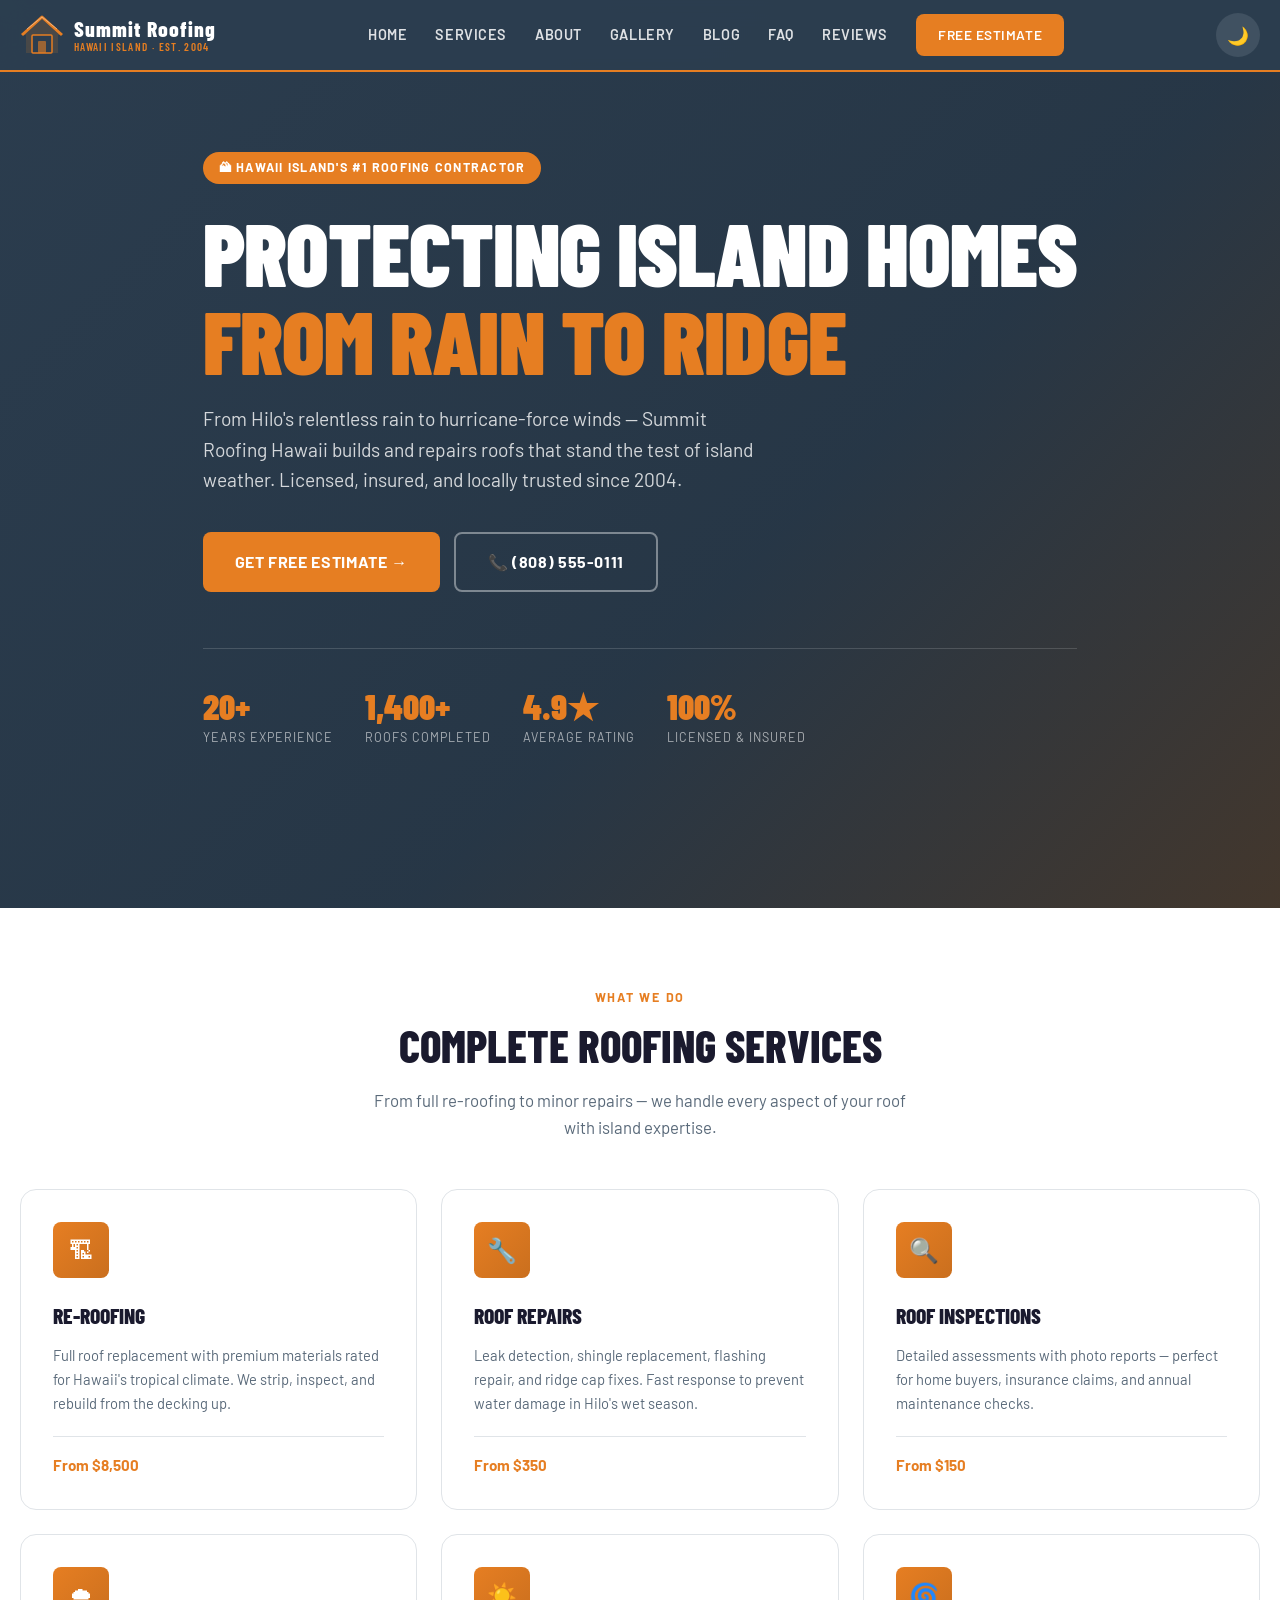
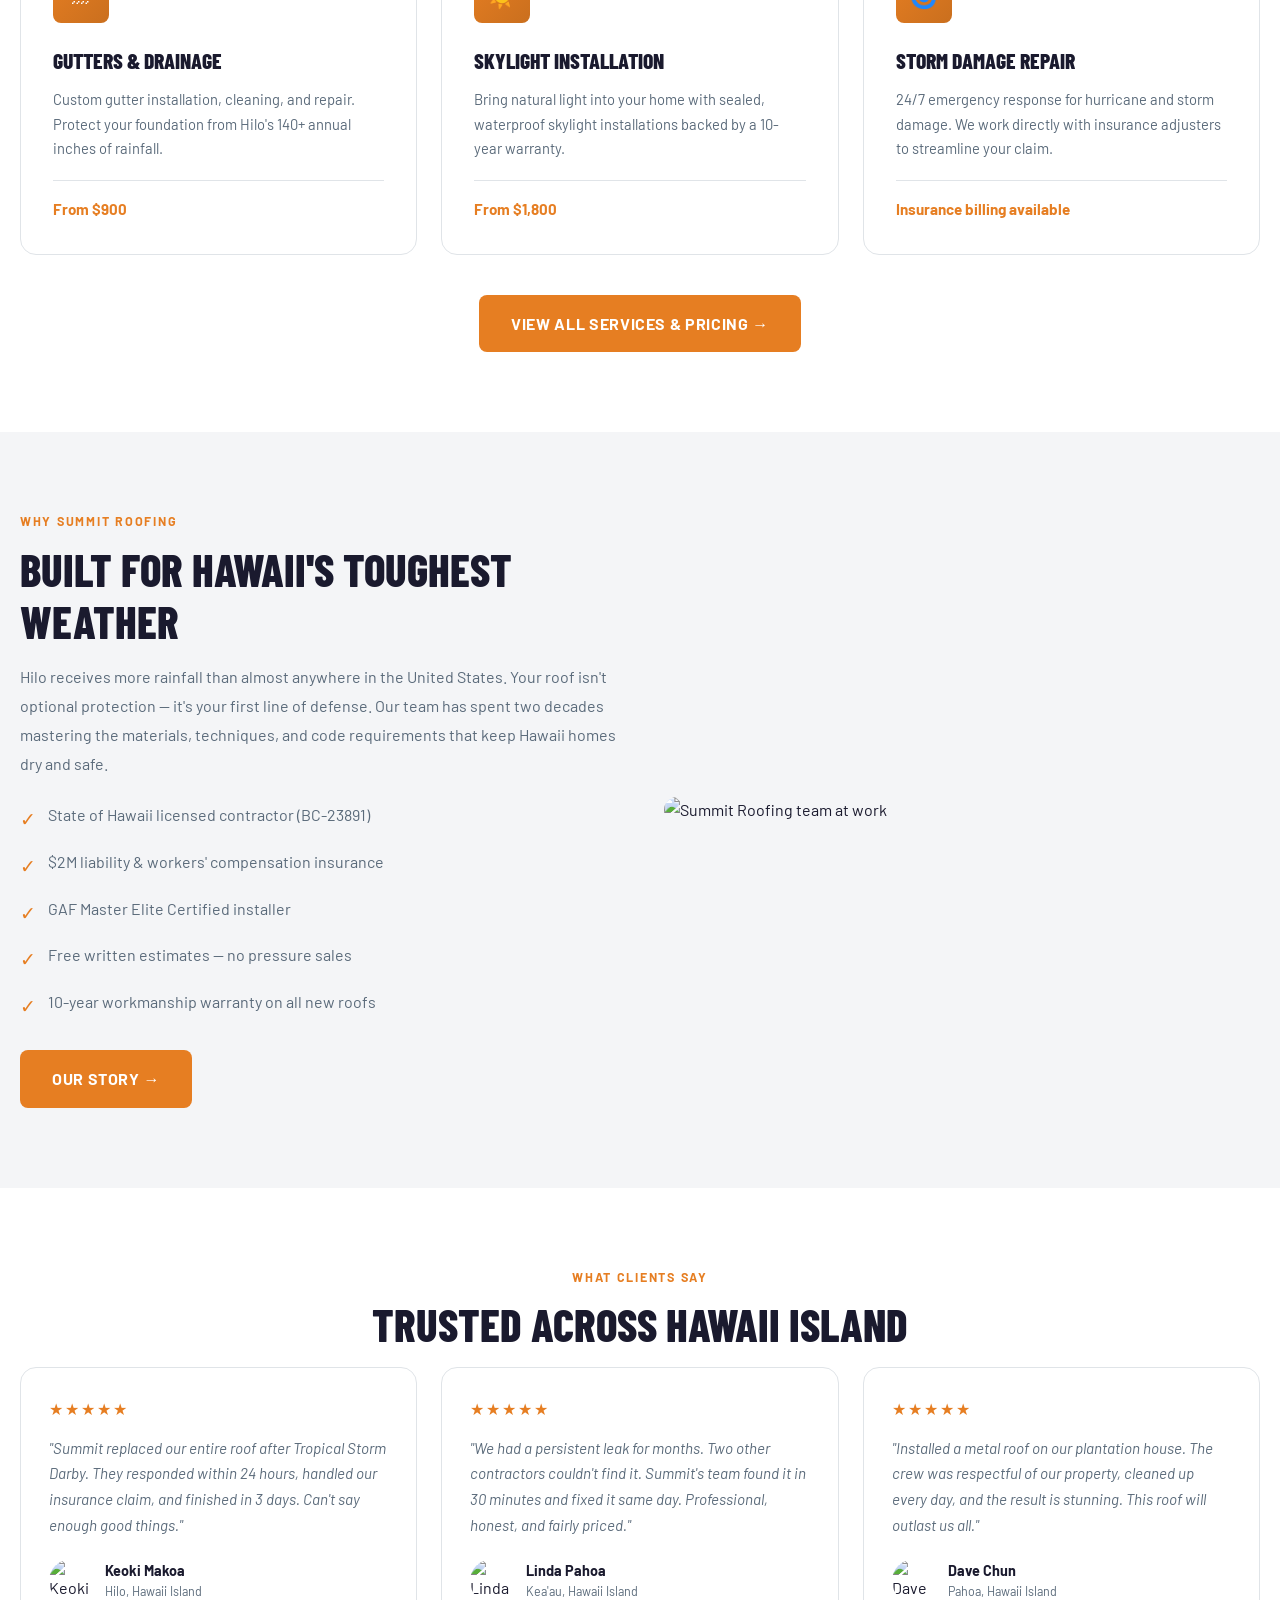
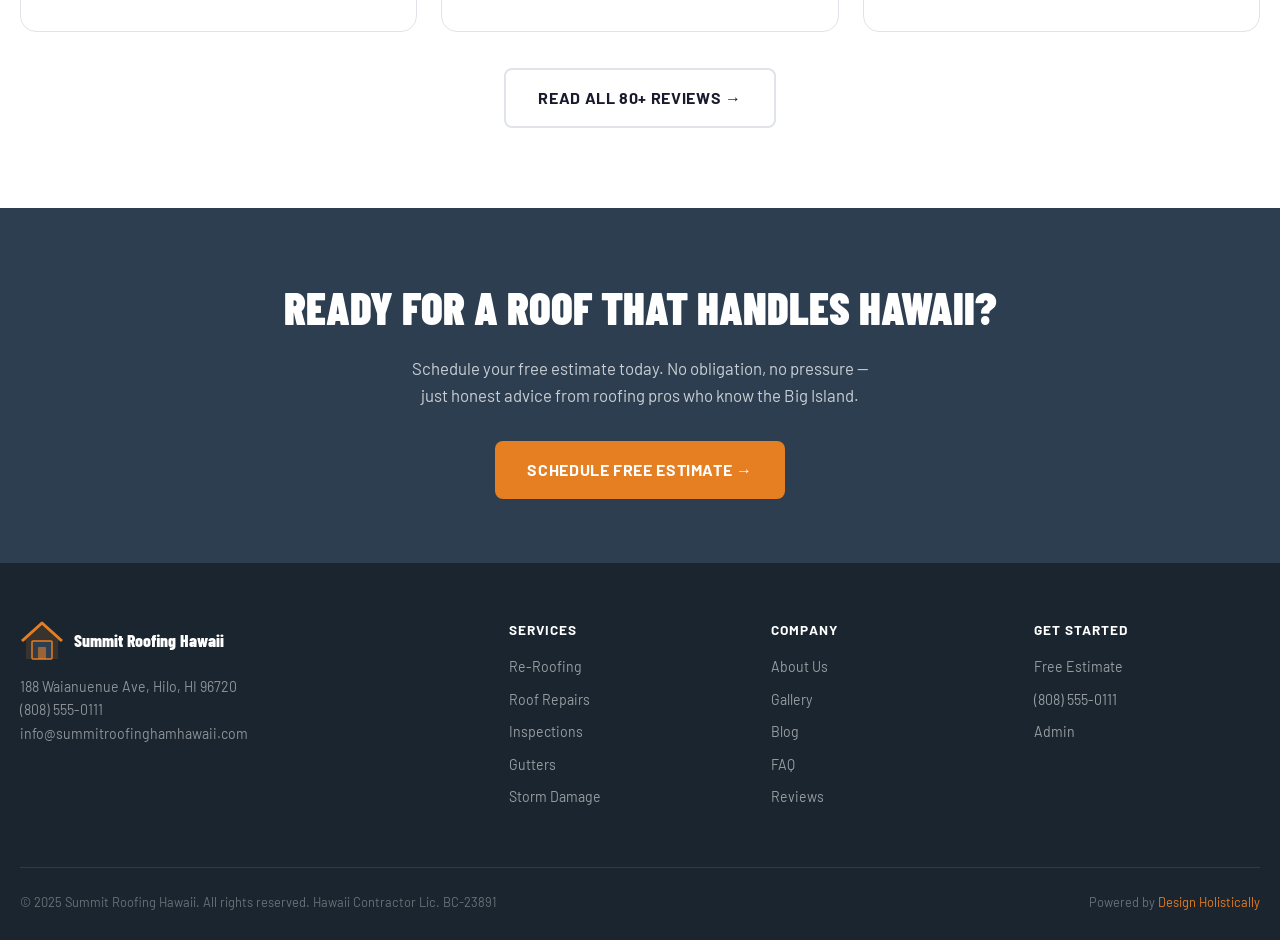
==== index.html @ 127077d2 "Initial commit: Summit Roofing Hawaii — Hawaii sample site (Hilo, Hawaii Island)" ====
<!DOCTYPE html>
<html lang="en" data-theme="light">
<head>
<meta charset="UTF-8" />
<meta name="viewport" content="width=device-width, initial-scale=1.0" />
<title>Summit Roofing Hawaii — Protecting Island Homes from Rain to Ridge</title>
<meta name="description" content="Summit Roofing Hawaii — Hilo's trusted roofing contractor. Re-roofing, repairs, inspections, gutters, and storm damage. Free estimates. (808) 555-0111" />
<meta property="og:title" content="Summit Roofing Hawaii" />
<meta property="og:description" content="Protecting island homes from rain to ridge. Hilo, Hawaii Island." />
<meta property="og:type" content="website" />
<meta property="og:image" content="https://picsum.photos/1200/630?random=1101" />
<link rel="stylesheet" href="css/style.css" />
<script type="application/ld+json">{"@context":"https://schema.org","@type":"LocalBusiness","name":"Summit Roofing Hawaii","description":"Hilo's trusted roofing contractor","telephone":"(808) 555-0111","address":{"@type":"PostalAddress","streetAddress":"188 Waianuenue Ave","addressLocality":"Hilo","addressRegion":"HI","postalCode":"96720"},"geo":{"@type":"GeoCoordinates","latitude":19.7071,"longitude":-155.0885},"openingHours":"Mo-Fr 07:00-17:00","priceRange":"$$"}</script>
</head>
<body>
<header class="site-header">
  <div class="header-inner">
    <a href="index.html" class="logo-wrap">
      <svg viewBox="0 0 44 44" fill="none" aria-label="Summit Roofing Hawaii logo" xmlns="http://www.w3.org/2000/svg">
        <polygon points="22,4 42,22 38,22 38,40 6,40 6,22 2,22" fill="#E67E22" opacity="0.15"/>
        <polyline points="2,22 22,4 42,22" stroke="#E67E22" stroke-width="3" stroke-linejoin="round" fill="none"/>
        <rect x="12" y="22" width="20" height="18" rx="1" fill="#2C3E50" stroke="#E67E22" stroke-width="1.5"/>
        <rect x="18" y="28" width="8" height="12" rx="1" fill="#E67E22" opacity="0.6"/>
        <line x1="7" y1="16" x2="22" y2="4" stroke="white" stroke-width="1" opacity="0.4"/>
        <line x1="37" y1="16" x2="22" y2="4" stroke="white" stroke-width="1" opacity="0.4"/>
      </svg>
      <div class="logo-text">Summit Roofing<span>Hawaii Island · Est. 2004</span></div>
    </a>
    <nav class="nav-links">
      <a href="index.html">Home</a>
      <a href="services.html">Services</a>
      <a href="about.html">About</a>
      <a href="gallery.html">Gallery</a>
      <a href="blog.html">Blog</a>
      <a href="faq.html">FAQ</a>
      <a href="reviews.html">Reviews</a>
      <a href="booking.html" class="btn-nav">Free Estimate</a>
    </nav>
    <div class="header-actions">
      <button class="dark-toggle" id="darkToggle" aria-label="Toggle dark mode">🌙</button>
      <button class="hamburger" id="hamburger" aria-label="Menu">
        <span></span><span></span><span></span>
      </button>
    </div>
  </div>
</header>
<nav class="mobile-nav" id="mobileNav">
  <a href="index.html">Home</a>
  <a href="services.html">Services</a>
  <a href="about.html">About</a>
  <a href="gallery.html">Gallery</a>
  <a href="blog.html">Blog</a>
  <a href="faq.html">FAQ</a>
  <a href="reviews.html">Reviews</a>
  <a href="booking.html">Free Estimate</a>
</nav>

<!-- HERO -->
<section class="hero">
  <div class="hero-bg"><img src="https://picsum.photos/1600/900?random=1102" alt="Roofing work in Hawaii" /></div>
  <div class="hero-overlay"></div>
  <div class="hero-content">
    <div class="hero-badge">🏔 Hawaii Island's #1 Roofing Contractor</div>
    <h1>Protecting Island Homes<br><em>From Rain to Ridge</em></h1>
    <p>From Hilo's relentless rain to hurricane-force winds — Summit Roofing Hawaii builds and repairs roofs that stand the test of island weather. Licensed, insured, and locally trusted since 2004.</p>
    <div class="hero-cta">
      <a href="booking.html" class="btn-primary">Get Free Estimate →</a>
      <a href="tel:8085550111" class="btn-secondary">📞 (808) 555-0111</a>
    </div>
    <div class="hero-stats">
      <div class="stat"><div class="stat-num">20+</div><div class="stat-label">Years Experience</div></div>
      <div class="stat"><div class="stat-num">1,400+</div><div class="stat-label">Roofs Completed</div></div>
      <div class="stat"><div class="stat-num">4.9★</div><div class="stat-label">Average Rating</div></div>
      <div class="stat"><div class="stat-num">100%</div><div class="stat-label">Licensed & Insured</div></div>
    </div>
  </div>
</section>

<!-- SERVICES OVERVIEW -->
<section>
  <div class="section-inner">
    <div class="section-center fade-up">
      <span class="section-label">What We Do</span>
      <h2 class="section-title">Complete Roofing Services</h2>
      <p class="section-sub">From full re-roofing to minor repairs — we handle every aspect of your roof with island expertise.</p>
    </div>
    <div class="services-grid">
      <div class="service-card fade-up">
        <div class="service-icon">🏗</div>
        <h3>Re-Roofing</h3>
        <p>Full roof replacement with premium materials rated for Hawaii's tropical climate. We strip, inspect, and rebuild from the decking up.</p>
        <div class="service-price">From $8,500</div>
      </div>
      <div class="service-card fade-up">
        <div class="service-icon">🔧</div>
        <h3>Roof Repairs</h3>
        <p>Leak detection, shingle replacement, flashing repair, and ridge cap fixes. Fast response to prevent water damage in Hilo's wet season.</p>
        <div class="service-price">From $350</div>
      </div>
      <div class="service-card fade-up">
        <div class="service-icon">🔍</div>
        <h3>Roof Inspections</h3>
        <p>Detailed assessments with photo reports — perfect for home buyers, insurance claims, and annual maintenance checks.</p>
        <div class="service-price">From $150</div>
      </div>
      <div class="service-card fade-up">
        <div class="service-icon">🌧</div>
        <h3>Gutters & Drainage</h3>
        <p>Custom gutter installation, cleaning, and repair. Protect your foundation from Hilo's 140+ annual inches of rainfall.</p>
        <div class="service-price">From $900</div>
      </div>
      <div class="service-card fade-up">
        <div class="service-icon">☀️</div>
        <h3>Skylight Installation</h3>
        <p>Bring natural light into your home with sealed, waterproof skylight installations backed by a 10-year warranty.</p>
        <div class="service-price">From $1,800</div>
      </div>
      <div class="service-card fade-up">
        <div class="service-icon">🌀</div>
        <h3>Storm Damage Repair</h3>
        <p>24/7 emergency response for hurricane and storm damage. We work directly with insurance adjusters to streamline your claim.</p>
        <div class="service-price">Insurance billing available</div>
      </div>
    </div>
    <div style="text-align:center;margin-top:40px;">
      <a href="services.html" class="btn-primary">View All Services & Pricing →</a>
    </div>
  </div>
</section>

<!-- WHY US -->
<section class="bg-alt">
  <div class="section-inner">
    <div class="about-grid">
      <div class="fade-up">
        <span class="section-label">Why Summit Roofing</span>
        <h2 class="section-title">Built for Hawaii's Toughest Weather</h2>
        <p style="color:var(--text-muted);line-height:1.8;margin-bottom:24px;">Hilo receives more rainfall than almost anywhere in the United States. Your roof isn't optional protection — it's your first line of defense. Our team has spent two decades mastering the materials, techniques, and code requirements that keep Hawaii homes dry and safe.</p>
        <ul style="list-style:none;display:flex;flex-direction:column;gap:14px;">
          <li style="display:flex;gap:12px;align-items:flex-start;"><span style="color:var(--accent);font-size:1.2rem;margin-top:2px;">✓</span><span style="color:var(--text-muted);">State of Hawaii licensed contractor (BC-23891)</span></li>
          <li style="display:flex;gap:12px;align-items:flex-start;"><span style="color:var(--accent);font-size:1.2rem;margin-top:2px;">✓</span><span style="color:var(--text-muted);">$2M liability & workers' compensation insurance</span></li>
          <li style="display:flex;gap:12px;align-items:flex-start;"><span style="color:var(--accent);font-size:1.2rem;margin-top:2px;">✓</span><span style="color:var(--text-muted);">GAF Master Elite Certified installer</span></li>
          <li style="display:flex;gap:12px;align-items:flex-start;"><span style="color:var(--accent);font-size:1.2rem;margin-top:2px;">✓</span><span style="color:var(--text-muted);">Free written estimates — no pressure sales</span></li>
          <li style="display:flex;gap:12px;align-items:flex-start;"><span style="color:var(--accent);font-size:1.2rem;margin-top:2px;">✓</span><span style="color:var(--text-muted);">10-year workmanship warranty on all new roofs</span></li>
        </ul>
        <a href="about.html" style="display:inline-block;margin-top:28px;" class="btn-primary">Our Story →</a>
      </div>
      <div class="fade-up">
        <img src="https://picsum.photos/600/450?random=1103" alt="Summit Roofing team at work" style="border-radius:var(--radius-lg);width:100%;object-fit:cover;" />
      </div>
    </div>
  </div>
</section>

<!-- TESTIMONIALS -->
<section>
  <div class="section-inner">
    <div class="section-center fade-up">
      <span class="section-label">What Clients Say</span>
      <h2 class="section-title">Trusted Across Hawaii Island</h2>
    </div>
    <div class="testimonials-grid">
      <div class="testimonial-card fade-up">
        <div class="stars">★★★★★</div>
        <blockquote>"Summit replaced our entire roof after Tropical Storm Darby. They responded within 24 hours, handled our insurance claim, and finished in 3 days. Can't say enough good things."</blockquote>
        <div class="reviewer">
          <img src="https://picsum.photos/44/44?random=1104" alt="Keoki M." />
          <div><div class="reviewer-name">Keoki Makoa</div><div class="reviewer-loc">Hilo, Hawaii Island</div></div>
        </div>
      </div>
      <div class="testimonial-card fade-up">
        <div class="stars">★★★★★</div>
        <blockquote>"We had a persistent leak for months. Two other contractors couldn't find it. Summit's team found it in 30 minutes and fixed it same day. Professional, honest, and fairly priced."</blockquote>
        <div class="reviewer">
          <img src="https://picsum.photos/44/44?random=1105" alt="Linda P." />
          <div><div class="reviewer-name">Linda Pahoa</div><div class="reviewer-loc">Kea'au, Hawaii Island</div></div>
        </div>
      </div>
      <div class="testimonial-card fade-up">
        <div class="stars">★★★★★</div>
        <blockquote>"Installed a metal roof on our plantation house. The crew was respectful of our property, cleaned up every day, and the result is stunning. This roof will outlast us all."</blockquote>
        <div class="reviewer">
          <img src="https://picsum.photos/44/44?random=1106" alt="Dave C." />
          <div><div class="reviewer-name">Dave Chun</div><div class="reviewer-loc">Pahoa, Hawaii Island</div></div>
        </div>
      </div>
    </div>
    <div style="text-align:center;margin-top:36px;"><a href="reviews.html" class="btn-secondary" style="color:var(--text);border-color:var(--border);">Read All 80+ Reviews →</a></div>
  </div>
</section>

<!-- CTA BAND -->
<div class="cta-band">
  <h2>Ready for a Roof That Handles Hawaii?</h2>
  <p>Schedule your free estimate today. No obligation, no pressure — just honest advice from roofing pros who know the Big Island.</p>
  <a href="booking.html" class="btn-primary">Schedule Free Estimate →</a>
</div>

<!-- FOOTER -->
<footer class="site-footer">
  <div class="footer-inner">
    <div class="footer-grid">
      <div class="footer-brand">
        <div class="logo-wrap">
          <svg viewBox="0 0 44 44" fill="none" width="36" height="36"><polygon points="22,4 42,22 38,22 38,40 6,40 6,22 2,22" fill="#E67E22" opacity="0.15"/><polyline points="2,22 22,4 42,22" stroke="#E67E22" stroke-width="3" stroke-linejoin="round" fill="none"/><rect x="12" y="22" width="20" height="18" rx="1" fill="#2C3E50" stroke="#E67E22" stroke-width="1.5"/><rect x="18" y="28" width="8" height="12" rx="1" fill="#E67E22" opacity="0.6"/></svg>
          <span style="color:#fff;font-family:'Barlow Condensed',sans-serif;font-weight:800;font-size:1.1rem;">Summit Roofing Hawaii</span>
        </div>
        <p>188 Waianuenue Ave, Hilo, HI 96720<br>(808) 555-0111<br>info@summitroofinghamhawaii.com</p>
      </div>
      <div class="footer-col">
        <h4>Services</h4>
        <a href="services.html">Re-Roofing</a>
        <a href="services.html">Roof Repairs</a>
        <a href="services.html">Inspections</a>
        <a href="services.html">Gutters</a>
        <a href="services.html">Storm Damage</a>
      </div>
      <div class="footer-col">
        <h4>Company</h4>
        <a href="about.html">About Us</a>
        <a href="gallery.html">Gallery</a>
        <a href="blog.html">Blog</a>
        <a href="faq.html">FAQ</a>
        <a href="reviews.html">Reviews</a>
      </div>
      <div class="footer-col">
        <h4>Get Started</h4>
        <a href="booking.html">Free Estimate</a>
        <a href="tel:8085550111">(808) 555-0111</a>
        <a href="admin.html">Admin</a>
      </div>
    </div>
    <div class="footer-bottom">
      <span>© 2025 Summit Roofing Hawaii. All rights reserved. Hawaii Contractor Lic. BC-23891</span>
      <span>Powered by <a href="https://designholistically.com" target="_blank">Design Holistically</a></span>
    </div>
  </div>
</footer>
<button class="back-top" id="backTop" aria-label="Back to top">↑</button>
<script src="js/main.js"></script>
</body>
</html>
---- css/style.css ----
@import url('https://fonts.googleapis.com/css2?family=Barlow:wght@400;500;600;700;800;900&family=Barlow+Condensed:wght@600;700;800;900&display=swap');

:root {
  --primary: #2C3E50;
  --primary-light: #3d5166;
  --primary-dark: #1a252f;
  --accent: #E67E22;
  --accent-light: #f39c12;
  --accent-dark: #ca6f1e;
  --bg: #ffffff;
  --bg-secondary: #f4f5f7;
  --bg-card: #ffffff;
  --text: #1a1a2e;
  --text-muted: #5a6a7a;
  --text-light: #8a9aaa;
  --border: #e0e4e8;
  --shadow: 0 4px 24px rgba(44,62,80,0.10);
  --shadow-lg: 0 12px 48px rgba(44,62,80,0.16);
  --radius: 8px;
  --radius-lg: 16px;
  --header-h: 72px;
  --transition: 0.3s cubic-bezier(0.4,0,0.2,1);
}
[data-theme="dark"] {
  --bg: #111820;
  --bg-secondary: #1a2535;
  --bg-card: #1e2d40;
  --text: #edf0f3;
  --text-muted: #8fa3b5;
  --text-light: #607a8f;
  --border: #2c3e50;
  --shadow: 0 4px 24px rgba(0,0,0,0.4);
  --shadow-lg: 0 12px 48px rgba(0,0,0,0.5);
}
*, *::before, *::after { box-sizing: border-box; margin: 0; padding: 0; }
html { scroll-behavior: smooth; font-size: 16px; }
body { font-family: 'Barlow', sans-serif; background: var(--bg); color: var(--text); line-height: 1.6; transition: background var(--transition), color var(--transition); }
img { max-width: 100%; display: block; }
a { color: inherit; text-decoration: none; }
button { cursor: pointer; border: none; background: none; font-family: inherit; }

/* HEADER */
.site-header { position: fixed; top: 0; left: 0; right: 0; z-index: 1000; height: var(--header-h); backdrop-filter: blur(12px); -webkit-backdrop-filter: blur(12px); background: rgba(44,62,80,0.92); border-bottom: 2px solid var(--accent); display: flex; align-items: center; }
.header-inner { max-width: 1280px; margin: 0 auto; padding: 0 20px; width: 100%; display: flex; align-items: center; justify-content: space-between; }
.logo-wrap { display: flex; align-items: center; gap: 10px; }
.logo-wrap svg { width: 44px; height: 44px; }
.logo-text { font-family: 'Barlow Condensed', sans-serif; font-size: 1.35rem; font-weight: 800; color: #fff; letter-spacing: 0.05em; line-height: 1.1; }
.logo-text span { color: var(--accent); display: block; font-size: 0.7rem; font-weight: 600; letter-spacing: 0.12em; text-transform: uppercase; }
.nav-links { display: none; gap: 28px; align-items: center; }
.nav-links a { color: rgba(255,255,255,0.85); font-weight: 600; font-size: 0.9rem; letter-spacing: 0.04em; text-transform: uppercase; transition: color var(--transition); }
.nav-links a:hover { color: var(--accent); }
.nav-links .btn-nav { background: var(--accent); color: #fff; padding: 10px 22px; border-radius: var(--radius); font-size: 0.85rem; }
.nav-links .btn-nav:hover { background: var(--accent-dark); color: #fff; }
.header-actions { display: flex; align-items: center; gap: 12px; }
.dark-toggle { width: 44px; height: 44px; border-radius: 50%; background: rgba(255,255,255,0.1); color: #fff; display: flex; align-items: center; justify-content: center; transition: background var(--transition); font-size: 1.1rem; }
.dark-toggle:hover { background: var(--accent); }
.hamburger { width: 44px; height: 44px; display: flex; flex-direction: column; align-items: center; justify-content: center; gap: 5px; background: rgba(255,255,255,0.1); border-radius: var(--radius); }
.hamburger span { display: block; width: 22px; height: 2px; background: #fff; border-radius: 2px; transition: all var(--transition); }
.hamburger.active span:nth-child(1) { transform: rotate(45deg) translate(5px, 5px); }
.hamburger.active span:nth-child(2) { opacity: 0; }
.hamburger.active span:nth-child(3) { transform: rotate(-45deg) translate(5px, -5px); }
@media(min-width:768px){ .nav-links { display: flex; } .hamburger { display: none; } }

/* MOBILE NAV */
.mobile-nav { position: fixed; top: var(--header-h); left: 0; right: 0; bottom: 0; background: var(--primary-dark); z-index: 999; transform: translateX(100%); transition: transform var(--transition); padding: 32px 24px; display: flex; flex-direction: column; gap: 8px; overflow-y: auto; }
.mobile-nav.open { transform: translateX(0); }
.mobile-nav a { color: #fff; font-size: 1.25rem; font-weight: 700; padding: 14px 0; border-bottom: 1px solid rgba(255,255,255,0.1); letter-spacing: 0.04em; }
.mobile-nav a:last-child { border: none; }

/* HERO */
.hero { min-height: 100vh; display: flex; align-items: center; position: relative; overflow: hidden; padding-top: var(--header-h); background: var(--primary-dark); }
.hero-bg { position: absolute; inset: 0; }
.hero-bg img { width: 100%; height: 100%; object-fit: cover; opacity: 0.3; }
.hero-overlay { position: absolute; inset: 0; background: linear-gradient(135deg, rgba(44,62,80,0.95) 0%, rgba(44,62,80,0.7) 60%, rgba(230,126,34,0.2) 100%); }
.hero-content { position: relative; z-index: 1; max-width: 1280px; margin: 0 auto; padding: 80px 20px; }
.hero-badge { display: inline-flex; align-items: center; gap: 8px; background: var(--accent); color: #fff; padding: 6px 16px; border-radius: 999px; font-size: 0.78rem; font-weight: 700; letter-spacing: 0.1em; text-transform: uppercase; margin-bottom: 24px; }
.hero h1 { font-family: 'Barlow Condensed', sans-serif; font-size: clamp(2.8rem, 8vw, 5.5rem); font-weight: 900; color: #fff; line-height: 1; letter-spacing: -0.01em; margin-bottom: 20px; text-transform: uppercase; }
.hero h1 em { color: var(--accent); font-style: normal; }
.hero p { font-size: clamp(1rem, 2.5vw, 1.2rem); color: rgba(255,255,255,0.8); max-width: 560px; margin-bottom: 36px; }
.hero-cta { display: flex; flex-wrap: wrap; gap: 14px; }
.btn-primary { display: inline-flex; align-items: center; gap: 8px; background: var(--accent); color: #fff; padding: 16px 32px; border-radius: var(--radius); font-weight: 700; font-size: 1rem; letter-spacing: 0.04em; transition: all var(--transition); text-transform: uppercase; }
.btn-primary:hover { background: var(--accent-dark); transform: translateY(-2px); box-shadow: 0 8px 24px rgba(230,126,34,0.4); }
.btn-secondary { display: inline-flex; align-items: center; gap: 8px; background: transparent; color: #fff; padding: 15px 32px; border-radius: var(--radius); font-weight: 700; font-size: 1rem; border: 2px solid rgba(255,255,255,0.4); letter-spacing: 0.04em; transition: all var(--transition); text-transform: uppercase; }
.btn-secondary:hover { border-color: #fff; background: rgba(255,255,255,0.1); }
.hero-stats { display: flex; flex-wrap: wrap; gap: 32px; margin-top: 56px; padding-top: 40px; border-top: 1px solid rgba(255,255,255,0.15); }
.stat { }
.stat-num { font-family: 'Barlow Condensed', sans-serif; font-size: 2.2rem; font-weight: 900; color: var(--accent); line-height: 1; }
.stat-label { font-size: 0.78rem; color: rgba(255,255,255,0.6); text-transform: uppercase; letter-spacing: 0.08em; margin-top: 4px; }

/* SECTIONS */
section { padding: 80px 20px; }
.section-inner { max-width: 1280px; margin: 0 auto; }
.section-label { font-size: 0.78rem; font-weight: 700; color: var(--accent); letter-spacing: 0.14em; text-transform: uppercase; margin-bottom: 12px; display: block; }
.section-title { font-family: 'Barlow Condensed', sans-serif; font-size: clamp(1.8rem, 4vw, 2.8rem); font-weight: 800; color: var(--text); line-height: 1.15; margin-bottom: 16px; text-transform: uppercase; }
.section-sub { color: var(--text-muted); font-size: 1.05rem; max-width: 560px; margin-bottom: 48px; }
.section-center { text-align: center; }
.section-center .section-sub { margin-left: auto; margin-right: auto; }

/* SERVICES GRID */
.services-grid { display: grid; grid-template-columns: 1fr; gap: 24px; }
@media(min-width:600px){ .services-grid { grid-template-columns: 1fr 1fr; } }
@media(min-width:1024px){ .services-grid { grid-template-columns: repeat(3, 1fr); } }
.service-card { background: var(--bg-card); border: 1px solid var(--border); border-radius: var(--radius-lg); padding: 32px; transition: all var(--transition); position: relative; overflow: hidden; }
.service-card::before { content: ''; position: absolute; top: 0; left: 0; right: 0; height: 4px; background: var(--accent); transform: scaleX(0); transition: transform var(--transition); transform-origin: left; }
.service-card:hover::before { transform: scaleX(1); }
.service-card:hover { transform: translateY(-4px); box-shadow: var(--shadow-lg); }
.service-icon { width: 56px; height: 56px; background: linear-gradient(135deg, var(--accent), var(--accent-dark)); border-radius: var(--radius); display: flex; align-items: center; justify-content: center; margin-bottom: 20px; color: #fff; font-size: 1.5rem; }
.service-card h3 { font-family: 'Barlow Condensed', sans-serif; font-size: 1.35rem; font-weight: 800; margin-bottom: 10px; text-transform: uppercase; }
.service-card p { color: var(--text-muted); font-size: 0.92rem; line-height: 1.65; }
.service-price { margin-top: 20px; padding-top: 16px; border-top: 1px solid var(--border); font-weight: 700; color: var(--accent); font-size: 0.95rem; }

/* TESTIMONIALS */
.testimonials-grid { display: grid; grid-template-columns: 1fr; gap: 24px; }
@media(min-width:768px){ .testimonials-grid { grid-template-columns: repeat(3, 1fr); } }
.testimonial-card { background: var(--bg-card); border: 1px solid var(--border); border-radius: var(--radius-lg); padding: 28px; }
.stars { color: var(--accent); font-size: 1rem; margin-bottom: 14px; letter-spacing: 2px; }
.testimonial-card blockquote { color: var(--text-muted); font-size: 0.95rem; line-height: 1.7; margin-bottom: 20px; font-style: italic; }
.reviewer { display: flex; align-items: center; gap: 12px; }
.reviewer img { width: 44px; height: 44px; border-radius: 50%; object-fit: cover; }
.reviewer-name { font-weight: 700; font-size: 0.9rem; }
.reviewer-loc { font-size: 0.78rem; color: var(--text-muted); }

/* CTA BAND */
.cta-band { background: var(--primary); padding: 64px 20px; text-align: center; }
.cta-band h2 { font-family: 'Barlow Condensed', sans-serif; font-size: clamp(1.8rem, 4vw, 2.8rem); font-weight: 900; color: #fff; text-transform: uppercase; margin-bottom: 12px; }
.cta-band p { color: rgba(255,255,255,0.75); font-size: 1.05rem; margin-bottom: 32px; max-width: 480px; margin-left: auto; margin-right: auto; }

/* TEAM */
.team-grid { display: grid; grid-template-columns: 1fr 1fr; gap: 24px; }
@media(min-width:768px){ .team-grid { grid-template-columns: repeat(4, 1fr); } }
.team-card { text-align: center; }
.team-card img { width: 100%; aspect-ratio: 1; object-fit: cover; border-radius: var(--radius-lg); margin-bottom: 14px; }
.team-card h4 { font-weight: 700; font-size: 1rem; margin-bottom: 4px; }
.team-card span { font-size: 0.82rem; color: var(--accent); font-weight: 600; text-transform: uppercase; letter-spacing: 0.06em; }

/* GALLERY */
.gallery-grid { display: grid; grid-template-columns: repeat(2, 1fr); gap: 12px; }
@media(min-width:600px){ .gallery-grid { grid-template-columns: repeat(3, 1fr); } }
@media(min-width:1024px){ .gallery-grid { grid-template-columns: repeat(4, 1fr); } }
.gallery-item { position: relative; overflow: hidden; border-radius: var(--radius); aspect-ratio: 4/3; }
.gallery-item img { width: 100%; height: 100%; object-fit: cover; transition: transform 0.4s ease; }
.gallery-item:hover img { transform: scale(1.07); }

/* BLOG */
.blog-grid { display: grid; grid-template-columns: 1fr; gap: 28px; }
@media(min-width:600px){ .blog-grid { grid-template-columns: 1fr 1fr; } }
@media(min-width:1024px){ .blog-grid { grid-template-columns: repeat(3, 1fr); } }
.blog-card { background: var(--bg-card); border: 1px solid var(--border); border-radius: var(--radius-lg); overflow: hidden; transition: all var(--transition); }
.blog-card:hover { transform: translateY(-4px); box-shadow: var(--shadow-lg); }
.blog-card img { width: 100%; height: 200px; object-fit: cover; }
.blog-card-body { padding: 24px; }
.blog-tag { display: inline-block; background: var(--accent); color: #fff; font-size: 0.72rem; font-weight: 700; padding: 3px 10px; border-radius: 999px; text-transform: uppercase; letter-spacing: 0.08em; margin-bottom: 10px; }
.blog-card h3 { font-family: 'Barlow Condensed', sans-serif; font-size: 1.2rem; font-weight: 800; line-height: 1.3; margin-bottom: 8px; text-transform: uppercase; }
.blog-card p { color: var(--text-muted); font-size: 0.88rem; line-height: 1.6; }
.blog-card-meta { margin-top: 16px; display: flex; align-items: center; gap: 12px; font-size: 0.78rem; color: var(--text-light); }

/* BOOKING FORM */
.booking-wrap { max-width: 720px; margin: 0 auto; background: var(--bg-card); border: 1px solid var(--border); border-radius: var(--radius-lg); padding: 40px; }
.step-indicator { display: flex; gap: 8px; margin-bottom: 40px; }
.step { flex: 1; height: 4px; background: var(--border); border-radius: 2px; transition: background var(--transition); }
.step.active { background: var(--accent); }
.step.done { background: var(--primary); }
.form-step { display: none; }
.form-step.active { display: block; }
.form-step h3 { font-family: 'Barlow Condensed', sans-serif; font-size: 1.5rem; font-weight: 800; margin-bottom: 24px; text-transform: uppercase; }
.form-group { margin-bottom: 20px; }
.form-group label { display: block; font-weight: 600; font-size: 0.88rem; margin-bottom: 6px; color: var(--text); }
.form-group input, .form-group select, .form-group textarea { width: 100%; padding: 12px 16px; border: 2px solid var(--border); border-radius: var(--radius); background: var(--bg); color: var(--text); font-family: inherit; font-size: 1rem; transition: border-color var(--transition); }
.form-group input:focus, .form-group select:focus, .form-group textarea:focus { outline: none; border-color: var(--accent); }
.form-group textarea { resize: vertical; min-height: 100px; }
.service-option { display: flex; align-items: center; gap: 14px; padding: 16px; border: 2px solid var(--border); border-radius: var(--radius); margin-bottom: 10px; cursor: pointer; transition: all var(--transition); }
.service-option:hover, .service-option.selected { border-color: var(--accent); background: rgba(230,126,34,0.06); }
.service-option input { width: auto; }
.form-nav { display: flex; justify-content: space-between; align-items: center; margin-top: 28px; }
.btn-outline { background: transparent; border: 2px solid var(--border); color: var(--text); padding: 12px 28px; border-radius: var(--radius); font-weight: 700; font-size: 0.9rem; transition: all var(--transition); }
.btn-outline:hover { border-color: var(--accent); color: var(--accent); }
.confirmation { text-align: center; padding: 40px 0; }
.confirmation .check { width: 72px; height: 72px; background: #27ae60; border-radius: 50%; display: flex; align-items: center; justify-content: center; margin: 0 auto 24px; font-size: 2rem; color: #fff; }

/* FAQ */
.faq-list { max-width: 800px; margin: 0 auto; }
.faq-item { border-bottom: 1px solid var(--border); }
.faq-q { width: 100%; text-align: left; padding: 22px 0; display: flex; justify-content: space-between; align-items: center; font-weight: 700; font-size: 1rem; color: var(--text); gap: 16px; background: none; }
.faq-q .icon { width: 28px; height: 28px; min-width: 28px; border-radius: 50%; background: var(--accent); color: #fff; display: flex; align-items: center; justify-content: center; font-size: 1.1rem; transition: transform var(--transition); }
.faq-item.open .faq-q .icon { transform: rotate(45deg); }
.faq-a { display: none; padding: 0 0 20px; color: var(--text-muted); line-height: 1.7; font-size: 0.95rem; }
.faq-item.open .faq-a { display: block; }

/* REVIEWS */
.reviews-grid { display: grid; grid-template-columns: 1fr; gap: 20px; }
@media(min-width:600px){ .reviews-grid { grid-template-columns: 1fr 1fr; } }
@media(min-width:1024px){ .reviews-grid { grid-template-columns: repeat(4, 1fr); } }
.review-card { background: var(--bg-card); border: 1px solid var(--border); border-radius: var(--radius-lg); padding: 24px; }
.review-top { display: flex; align-items: center; gap: 12px; margin-bottom: 14px; }
.review-top img { width: 48px; height: 48px; border-radius: 50%; object-fit: cover; flex-shrink: 0; }
.review-name { font-weight: 700; font-size: 0.9rem; }
.review-date { font-size: 0.75rem; color: var(--text-light); }
.review-body { color: var(--text-muted); font-size: 0.88rem; line-height: 1.65; }

/* ADMIN */
.admin-login { min-height: 100vh; display: flex; align-items: center; justify-content: center; background: var(--primary-dark); padding: 20px; }
.login-card { background: var(--bg-card); border-radius: var(--radius-lg); padding: 48px; max-width: 420px; width: 100%; box-shadow: var(--shadow-lg); }
.login-card h2 { font-family: 'Barlow Condensed', sans-serif; font-size: 1.8rem; font-weight: 800; text-transform: uppercase; margin-bottom: 8px; }
.login-card p { color: var(--text-muted); margin-bottom: 32px; font-size: 0.9rem; }
.admin-dash { display: none; }
.admin-dash.visible { display: block; }
.dash-header { background: var(--primary); padding: 16px 24px; display: flex; align-items: center; justify-content: space-between; }
.dash-header h1 { font-family: 'Barlow Condensed', sans-serif; font-size: 1.4rem; font-weight: 800; color: #fff; text-transform: uppercase; }
.dash-stats { display: grid; grid-template-columns: repeat(2, 1fr); gap: 16px; padding: 24px; }
@media(min-width:600px){ .dash-stats { grid-template-columns: repeat(4, 1fr); } }
.dash-stat { background: var(--bg-card); border: 1px solid var(--border); border-radius: var(--radius); padding: 20px; text-align: center; }
.dash-stat .num { font-family: 'Barlow Condensed', sans-serif; font-size: 2rem; font-weight: 800; color: var(--accent); }
.dash-stat .lbl { font-size: 0.78rem; color: var(--text-muted); text-transform: uppercase; letter-spacing: 0.06em; }
.dash-section { padding: 0 24px 24px; }
.dash-section h3 { font-family: 'Barlow Condensed', sans-serif; font-size: 1.2rem; font-weight: 800; text-transform: uppercase; margin-bottom: 14px; border-bottom: 2px solid var(--accent); padding-bottom: 8px; }
.data-table { width: 100%; border-collapse: collapse; font-size: 0.88rem; }
.data-table th { background: var(--bg-secondary); padding: 10px 14px; text-align: left; font-weight: 700; color: var(--text-muted); font-size: 0.78rem; text-transform: uppercase; letter-spacing: 0.06em; }
.data-table td { padding: 12px 14px; border-bottom: 1px solid var(--border); vertical-align: middle; }
.badge { display: inline-block; padding: 3px 10px; border-radius: 999px; font-size: 0.72rem; font-weight: 700; }
.badge-green { background: #d5f5e3; color: #1e8449; }
.badge-yellow { background: #fef9e7; color: #b7950b; }
.badge-blue { background: #d6eaf8; color: #1a5276; }

/* BLOG POST */
.post-hero { padding-top: var(--header-h); background: var(--primary-dark); }
.post-hero-inner { max-width: 800px; margin: 0 auto; padding: 60px 20px; }
.post-hero h1 { font-family: 'Barlow Condensed', sans-serif; font-size: clamp(2rem, 5vw, 3rem); font-weight: 900; color: #fff; text-transform: uppercase; line-height: 1.1; }
.post-meta { display: flex; gap: 16px; flex-wrap: wrap; margin-top: 16px; font-size: 0.82rem; color: rgba(255,255,255,0.6); }
.post-content { max-width: 800px; margin: 0 auto; padding: 48px 20px; }
.post-content h2 { font-family: 'Barlow Condensed', sans-serif; font-size: 1.6rem; font-weight: 800; text-transform: uppercase; margin: 36px 0 14px; color: var(--primary); }
[data-theme="dark"] .post-content h2 { color: var(--accent); }
.post-content p { color: var(--text-muted); line-height: 1.8; margin-bottom: 16px; }
.post-content ul { padding-left: 24px; margin-bottom: 16px; color: var(--text-muted); line-height: 1.8; }

/* ABOUT */
.about-grid { display: grid; grid-template-columns: 1fr; gap: 48px; align-items: center; }
@media(min-width:768px){ .about-grid { grid-template-columns: 1fr 1fr; } }
.values-grid { display: grid; grid-template-columns: 1fr 1fr; gap: 20px; margin-top: 48px; }
@media(min-width:768px){ .values-grid { grid-template-columns: repeat(4, 1fr); } }
.value-card { background: var(--bg-card); border: 1px solid var(--border); border-radius: var(--radius); padding: 24px; text-align: center; }
.value-icon { font-size: 2rem; margin-bottom: 10px; }
.value-card h4 { font-weight: 700; font-size: 0.95rem; margin-bottom: 6px; }
.value-card p { font-size: 0.82rem; color: var(--text-muted); }

/* FOOTER */
.site-footer { background: var(--primary-dark); color: rgba(255,255,255,0.75); padding: 56px 20px 28px; }
.footer-inner { max-width: 1280px; margin: 0 auto; }
.footer-grid { display: grid; grid-template-columns: 1fr; gap: 36px; margin-bottom: 48px; }
@media(min-width:768px){ .footer-grid { grid-template-columns: 2fr 1fr 1fr 1fr; } }
.footer-brand p { font-size: 0.88rem; line-height: 1.7; margin-top: 12px; color: rgba(255,255,255,0.5); }
.footer-col h4 { color: #fff; font-weight: 700; font-size: 0.85rem; text-transform: uppercase; letter-spacing: 0.08em; margin-bottom: 16px; }
.footer-col a { display: block; color: rgba(255,255,255,0.55); font-size: 0.88rem; margin-bottom: 10px; transition: color var(--transition); }
.footer-col a:hover { color: var(--accent); }
.footer-bottom { border-top: 1px solid rgba(255,255,255,0.1); padding-top: 24px; display: flex; flex-wrap: wrap; gap: 12px; justify-content: space-between; font-size: 0.8rem; color: rgba(255,255,255,0.35); }
.footer-bottom a { color: var(--accent); }

/* BACK TO TOP */
.back-top { position: fixed; bottom: 28px; right: 24px; width: 48px; height: 48px; background: var(--accent); color: #fff; border-radius: 50%; display: flex; align-items: center; justify-content: center; font-size: 1.2rem; z-index: 900; opacity: 0; pointer-events: none; transition: all var(--transition); box-shadow: 0 4px 14px rgba(230,126,34,0.4); }
.back-top.show { opacity: 1; pointer-events: auto; }
.back-top:hover { background: var(--accent-dark); transform: translateY(-3px); }

/* ANIMATE */
.fade-up { opacity: 0; transform: translateY(30px); transition: opacity 0.6s ease, transform 0.6s ease; }
.fade-up.visible { opacity: 1; transform: translateY(0); }

/* PAGE HERO */
.page-hero { padding: calc(var(--header-h) + 56px) 20px 56px; background: var(--primary-dark); }
.page-hero-inner { max-width: 1280px; margin: 0 auto; }
.page-hero h1 { font-family: 'Barlow Condensed', sans-serif; font-size: clamp(2rem, 5vw, 3.5rem); font-weight: 900; color: #fff; text-transform: uppercase; line-height: 1.05; }
.page-hero p { color: rgba(255,255,255,0.7); font-size: 1.05rem; max-width: 560px; margin-top: 12px; }
.breadcrumb { display: flex; gap: 8px; align-items: center; font-size: 0.82rem; color: rgba(255,255,255,0.45); margin-bottom: 16px; }
.breadcrumb a { color: var(--accent); }

/* BG ALT */
.bg-alt { background: var(--bg-secondary); }
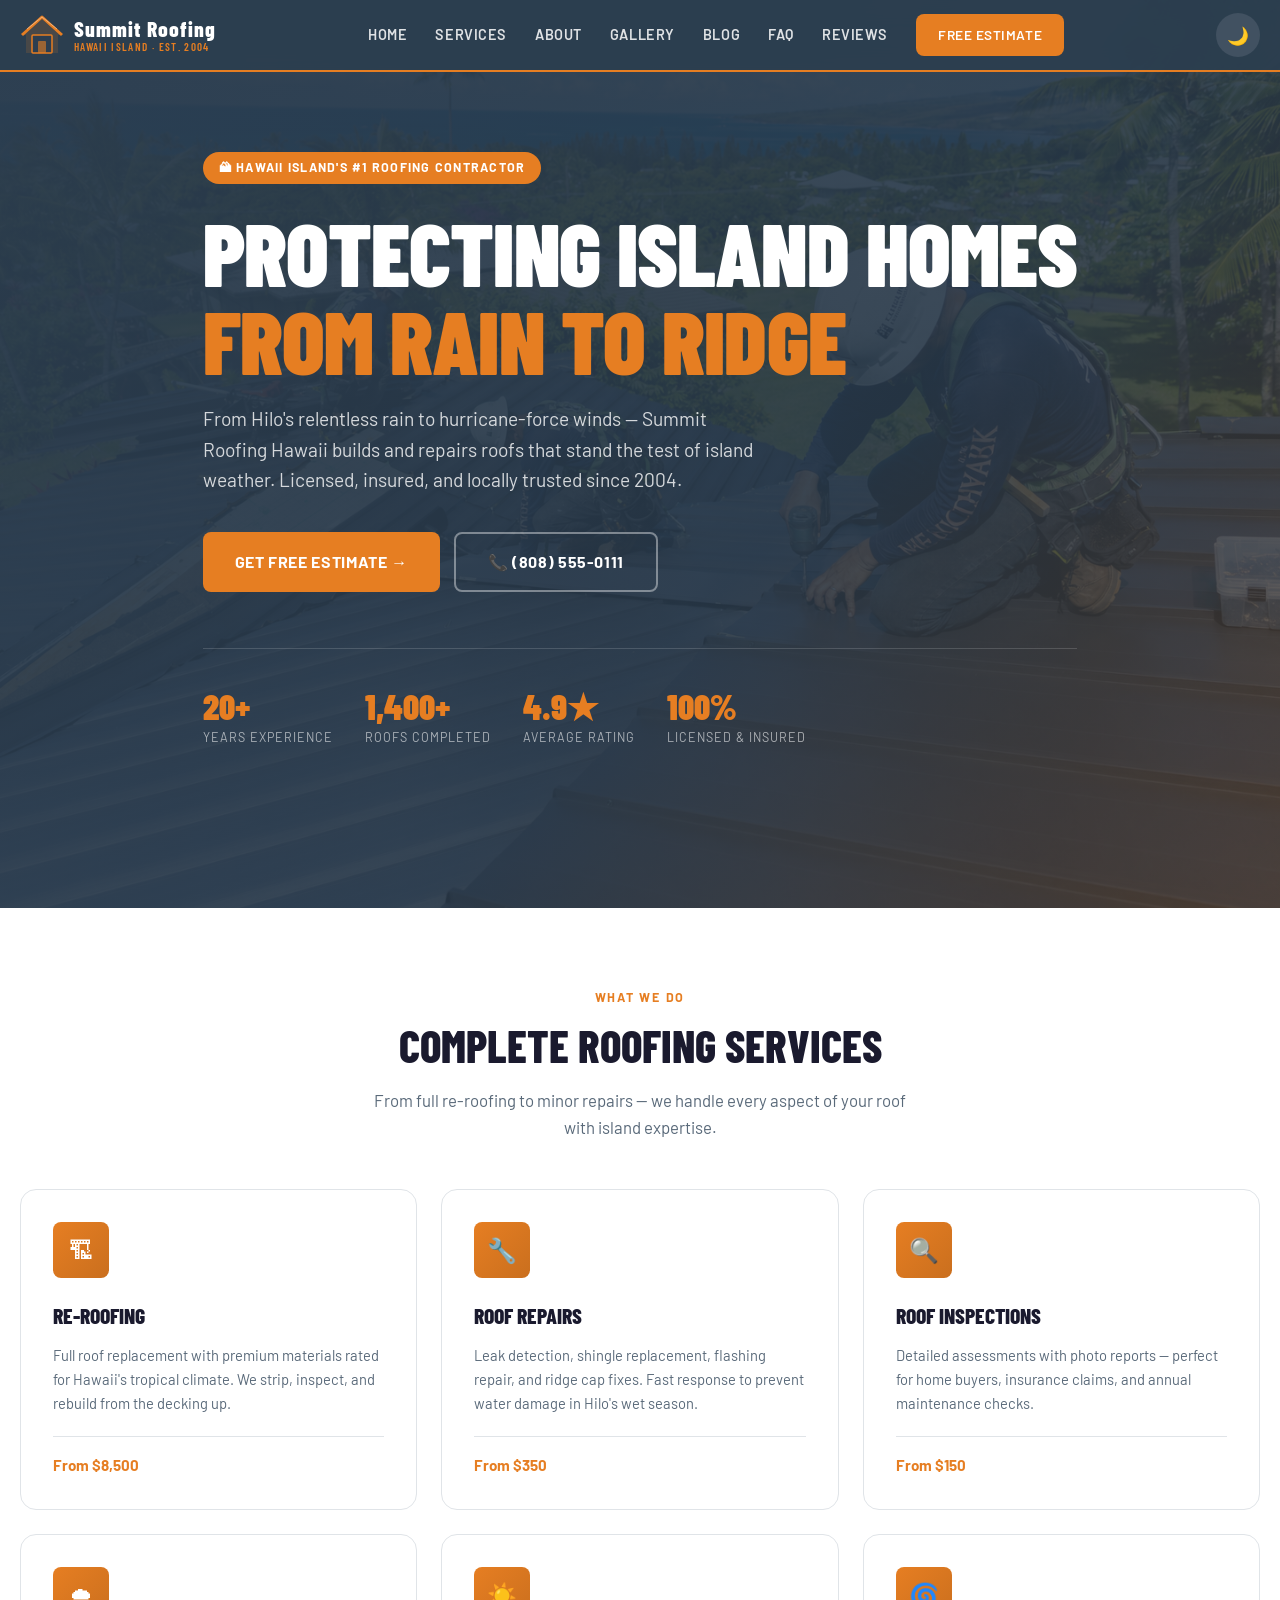
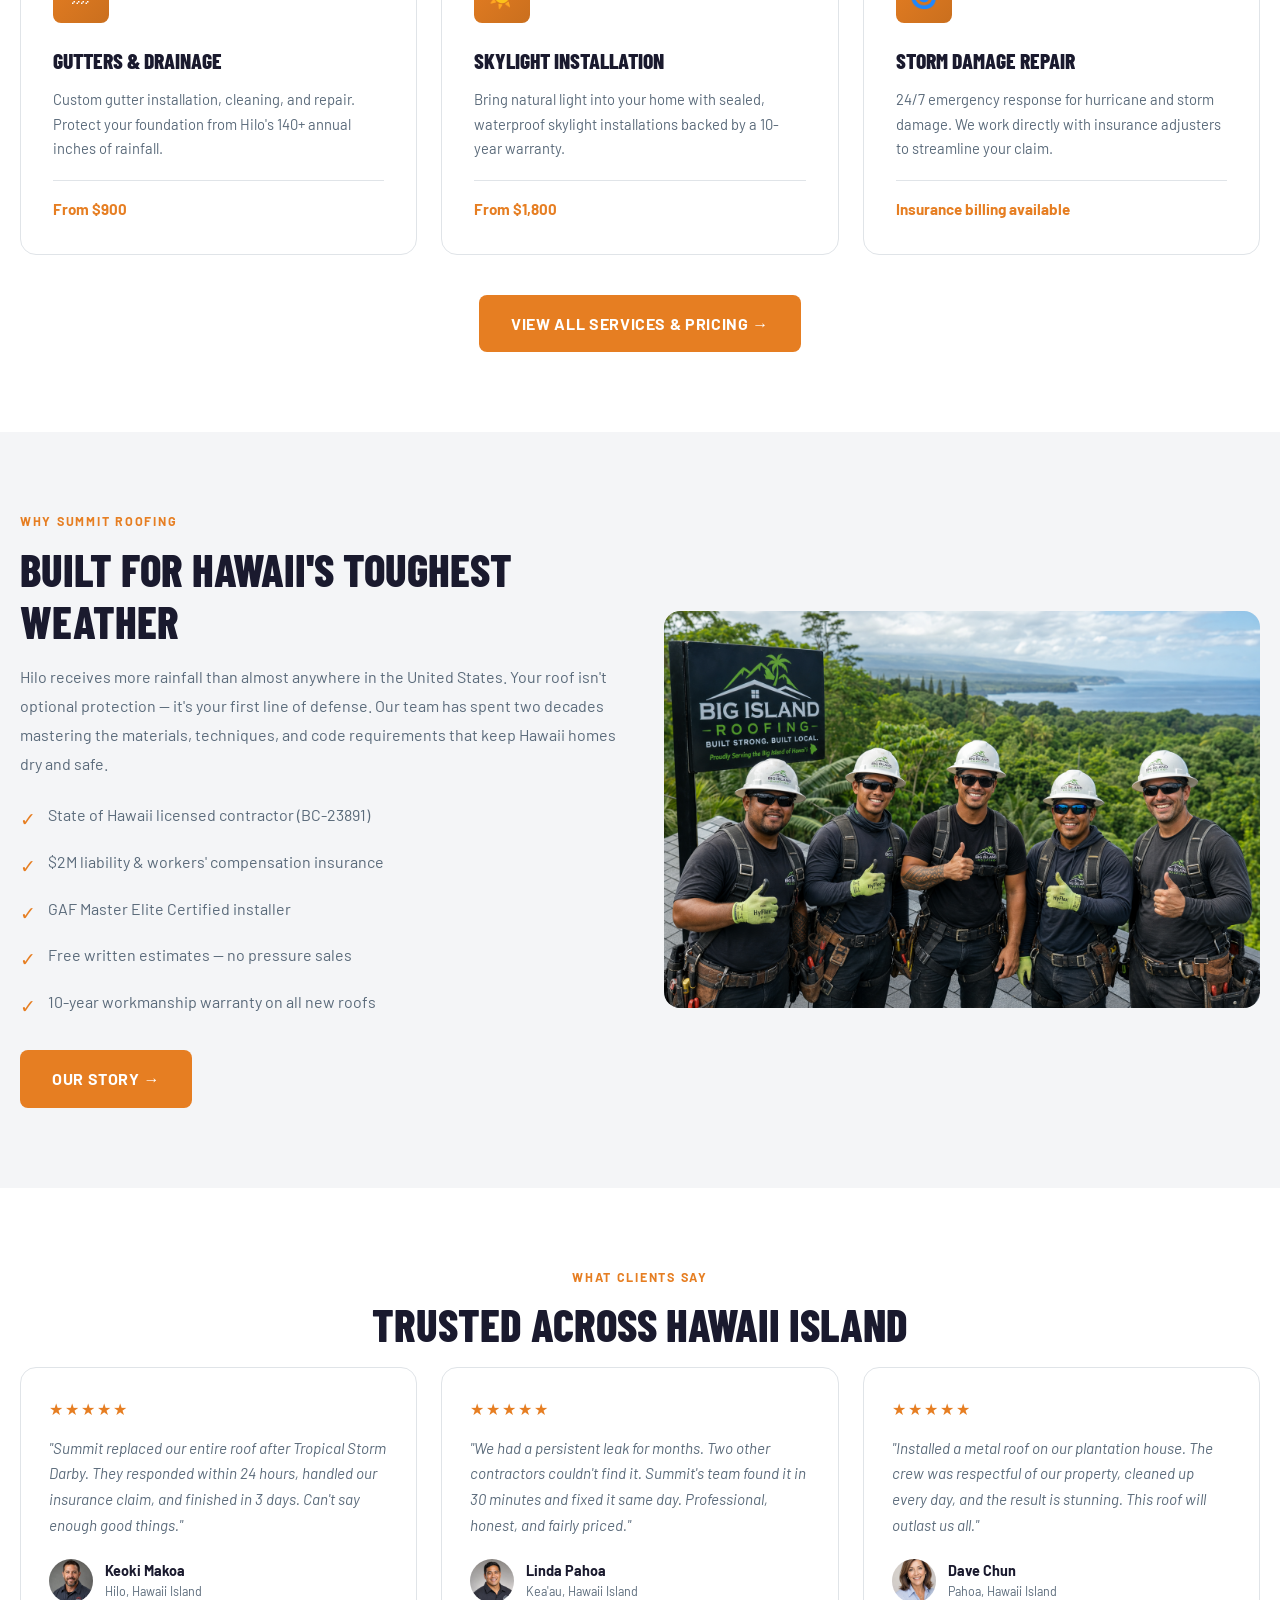
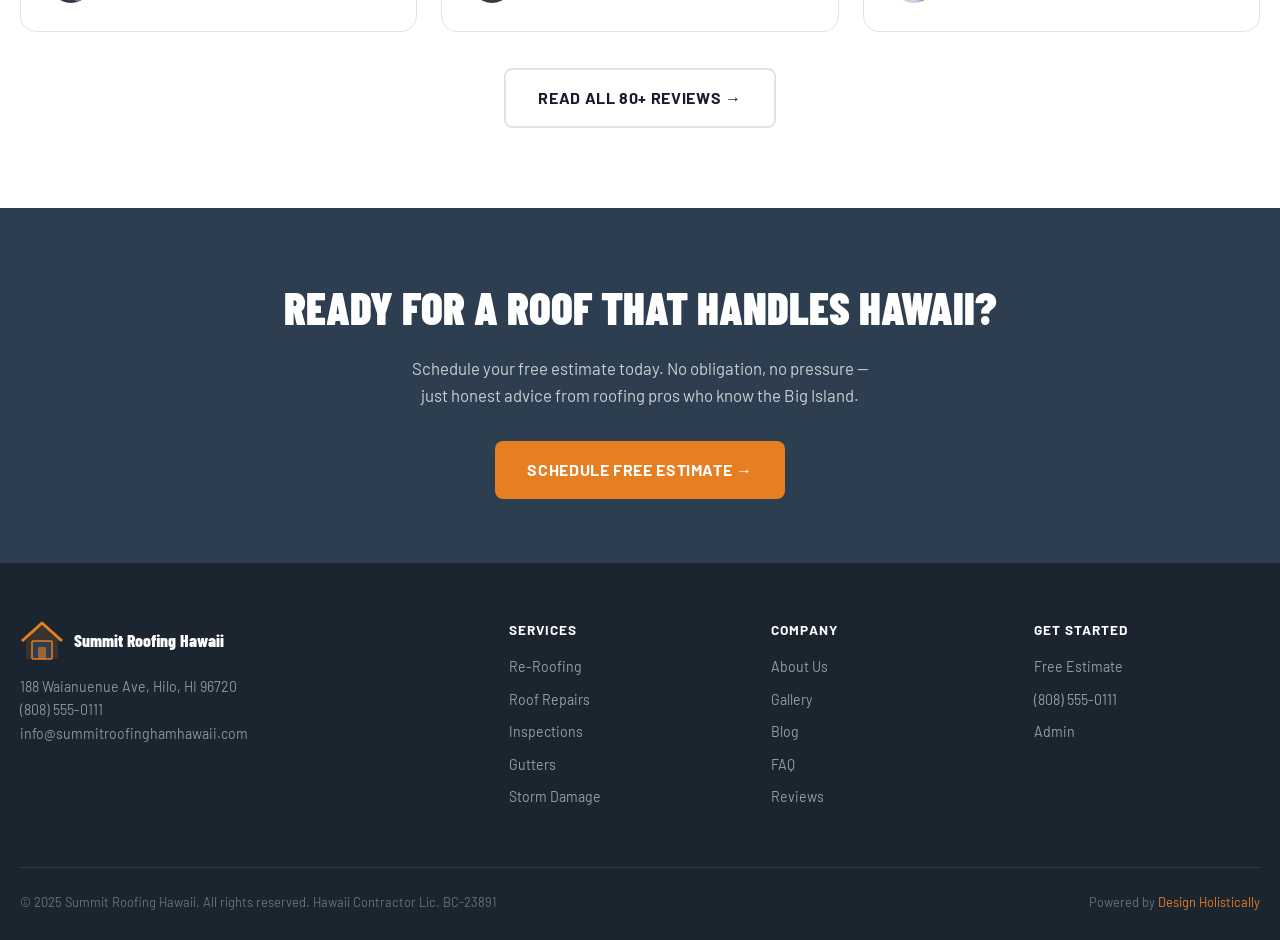
==== commit 4a1cafb6: "Initial commit: Summit Roofing Hawaii — Hawaii sample site (Hilo, Hawaii Island)" ====
--- a/index.html
+++ b/index.html
@@ -8,7 +8,7 @@
 <meta property="og:title" content="Summit Roofing Hawaii" />
 <meta property="og:description" content="Protecting island homes from rain to ridge. Hilo, Hawaii Island." />
 <meta property="og:type" content="website" />
-<meta property="og:image" content="https://picsum.photos/1200/630?random=1101" />
+<meta property="og:image" content="images/hero.png" />
 <link rel="stylesheet" href="css/style.css" />
 <script type="application/ld+json">{"@context":"https://schema.org","@type":"LocalBusiness","name":"Summit Roofing Hawaii","description":"Hilo's trusted roofing contractor","telephone":"(808) 555-0111","address":{"@type":"PostalAddress","streetAddress":"188 Waianuenue Ave","addressLocality":"Hilo","addressRegion":"HI","postalCode":"96720"},"geo":{"@type":"GeoCoordinates","latitude":19.7071,"longitude":-155.0885},"openingHours":"Mo-Fr 07:00-17:00","priceRange":"$$"}</script>
 </head>
@@ -57,7 +57,7 @@
 
 <!-- HERO -->
 <section class="hero">
-  <div class="hero-bg"><img src="https://picsum.photos/1600/900?random=1102" alt="Roofing work in Hawaii" /></div>
+  <div class="hero-bg"><img src="images/hero.png" alt="Roofing work in Hawaii" /></div>
   <div class="hero-overlay"></div>
   <div class="hero-content">
     <div class="hero-badge">🏔 Hawaii Island's #1 Roofing Contractor</div>
@@ -146,7 +146,7 @@
         <a href="about.html" style="display:inline-block;margin-top:28px;" class="btn-primary">Our Story →</a>
       </div>
       <div class="fade-up">
-        <img src="https://picsum.photos/600/450?random=1103" alt="Summit Roofing team at work" style="border-radius:var(--radius-lg);width:100%;object-fit:cover;" />
+        <img src="images/about.png" alt="Summit Roofing team at work" style="border-radius:var(--radius-lg);width:100%;object-fit:cover;" />
       </div>
     </div>
   </div>
@@ -164,7 +164,7 @@
         <div class="stars">★★★★★</div>
         <blockquote>"Summit replaced our entire roof after Tropical Storm Darby. They responded within 24 hours, handled our insurance claim, and finished in 3 days. Can't say enough good things."</blockquote>
         <div class="reviewer">
-          <img src="https://picsum.photos/44/44?random=1104" alt="Keoki M." />
+          <img src="images/avatar-1.png" alt="Keoki M." />
           <div><div class="reviewer-name">Keoki Makoa</div><div class="reviewer-loc">Hilo, Hawaii Island</div></div>
         </div>
       </div>
@@ -172,7 +172,7 @@
         <div class="stars">★★★★★</div>
         <blockquote>"We had a persistent leak for months. Two other contractors couldn't find it. Summit's team found it in 30 minutes and fixed it same day. Professional, honest, and fairly priced."</blockquote>
         <div class="reviewer">
-          <img src="https://picsum.photos/44/44?random=1105" alt="Linda P." />
+          <img src="images/avatar-2.png" alt="Linda P." />
           <div><div class="reviewer-name">Linda Pahoa</div><div class="reviewer-loc">Kea'au, Hawaii Island</div></div>
         </div>
       </div>
@@ -180,7 +180,7 @@
         <div class="stars">★★★★★</div>
         <blockquote>"Installed a metal roof on our plantation house. The crew was respectful of our property, cleaned up every day, and the result is stunning. This roof will outlast us all."</blockquote>
         <div class="reviewer">
-          <img src="https://picsum.photos/44/44?random=1106" alt="Dave C." />
+          <img src="images/avatar-3.png" alt="Dave C." />
           <div><div class="reviewer-name">Dave Chun</div><div class="reviewer-loc">Pahoa, Hawaii Island</div></div>
         </div>
       </div>
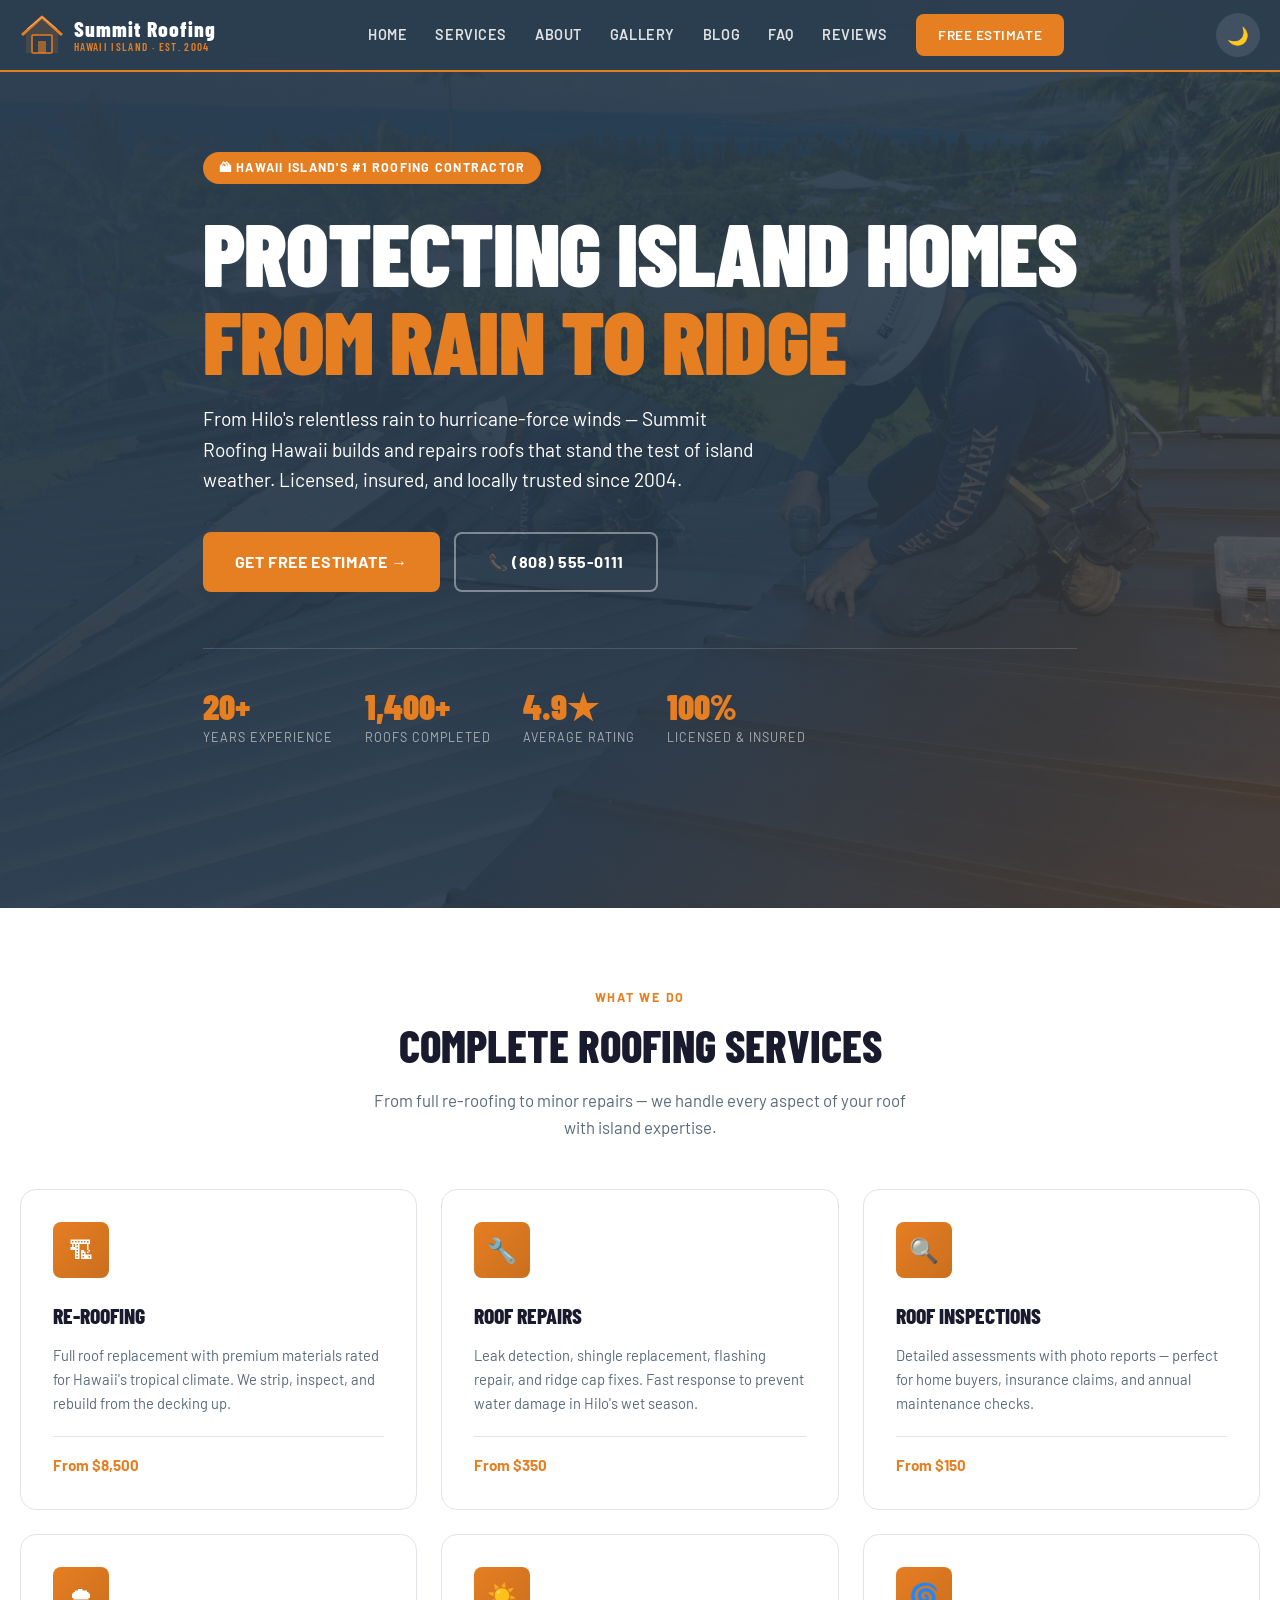
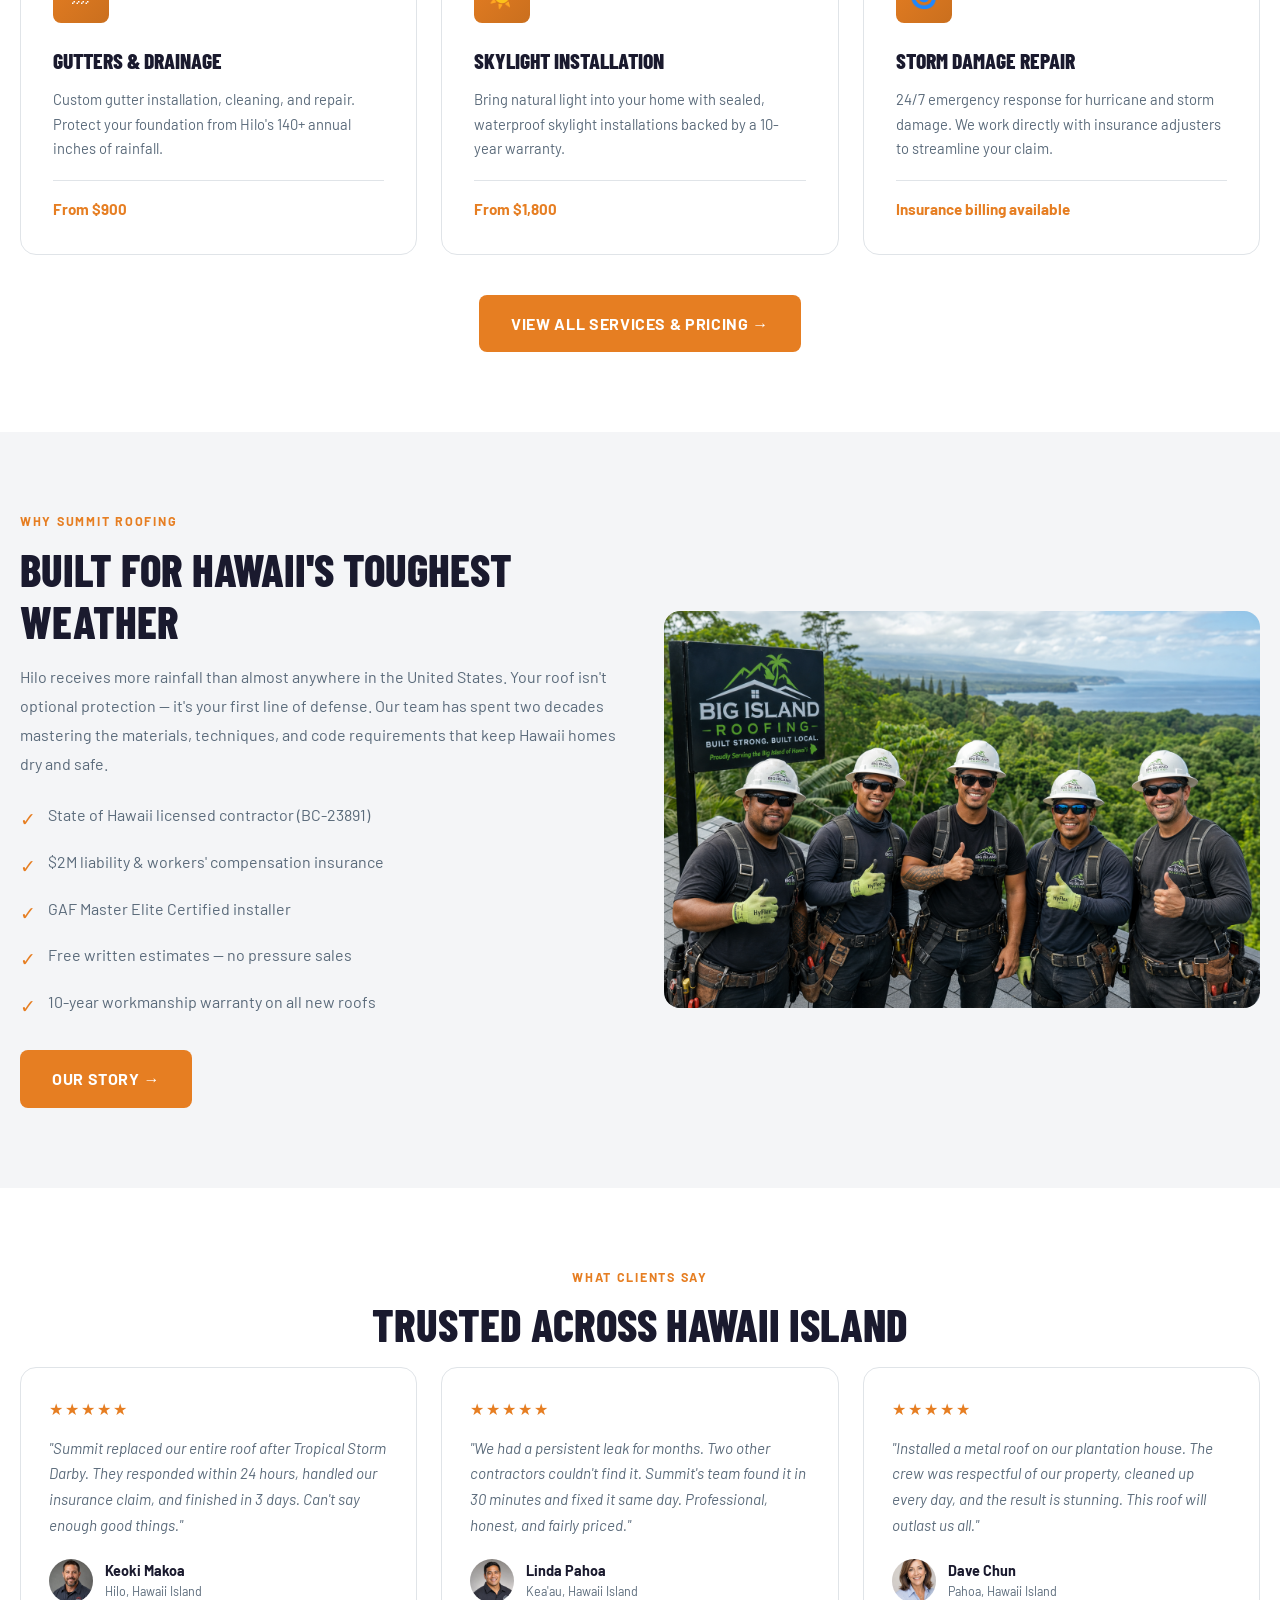
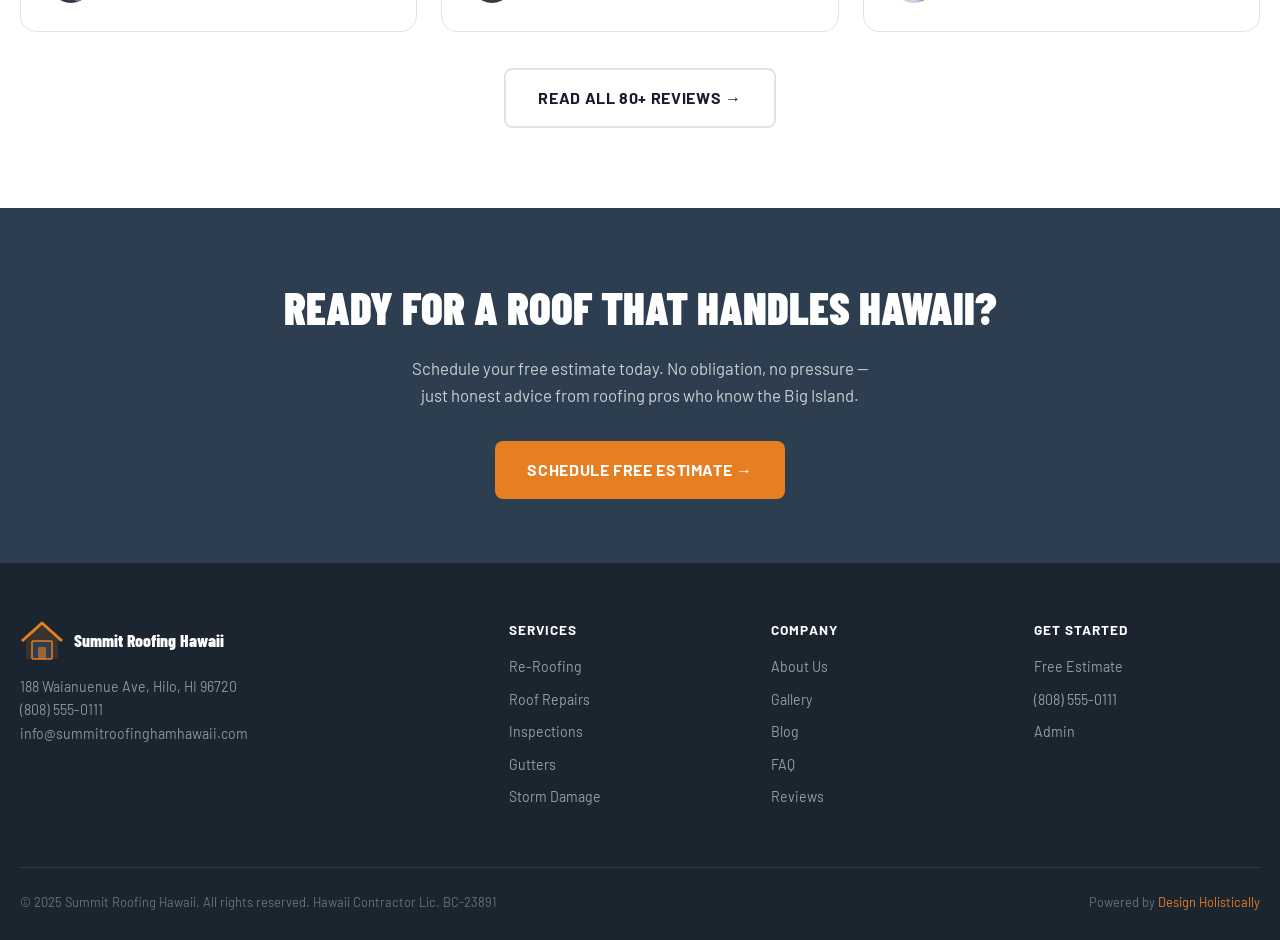
==== commit 92c67336: "feat: replace all picsum placeholders with AI-generated photorealistic images" ====
--- a/index.html
+++ b/index.html
@@ -11,6 +11,10 @@
 <meta property="og:image" content="images/hero.png" />
 <link rel="stylesheet" href="css/style.css" />
 <script type="application/ld+json">{"@context":"https://schema.org","@type":"LocalBusiness","name":"Summit Roofing Hawaii","description":"Hilo's trusted roofing contractor","telephone":"(808) 555-0111","address":{"@type":"PostalAddress","streetAddress":"188 Waianuenue Ave","addressLocality":"Hilo","addressRegion":"HI","postalCode":"96720"},"geo":{"@type":"GeoCoordinates","latitude":19.7071,"longitude":-155.0885},"openingHours":"Mo-Fr 07:00-17:00","priceRange":"$$"}</script>
+  <link rel="icon" type="image/x-icon" href="images/favicon.ico">
+  <link rel="icon" type="image/png" sizes="32x32" href="images/favicon-32x32.png">
+  <link rel="icon" type="image/png" sizes="16x16" href="images/favicon-16x16.png">
+  <link rel="apple-touch-icon" sizes="180x180" href="images/apple-touch-icon.png">
 </head>
 <body>
 <header class="site-header">
--- a/css/style.css
+++ b/css/style.css
@@ -273,3 +273,8 @@
 
 /* BG ALT */
 .bg-alt { background: var(--bg-secondary); }
+
+.hero h1, .hero p, .hero-content, .hero .eyebrow-label, .hero .tag { color: #fff !important; }
+
+[data-theme="dark"] .hero { background: transparent !important; }
+[data-theme="dark"] .hero-bg img { opacity: 1 !important; }
